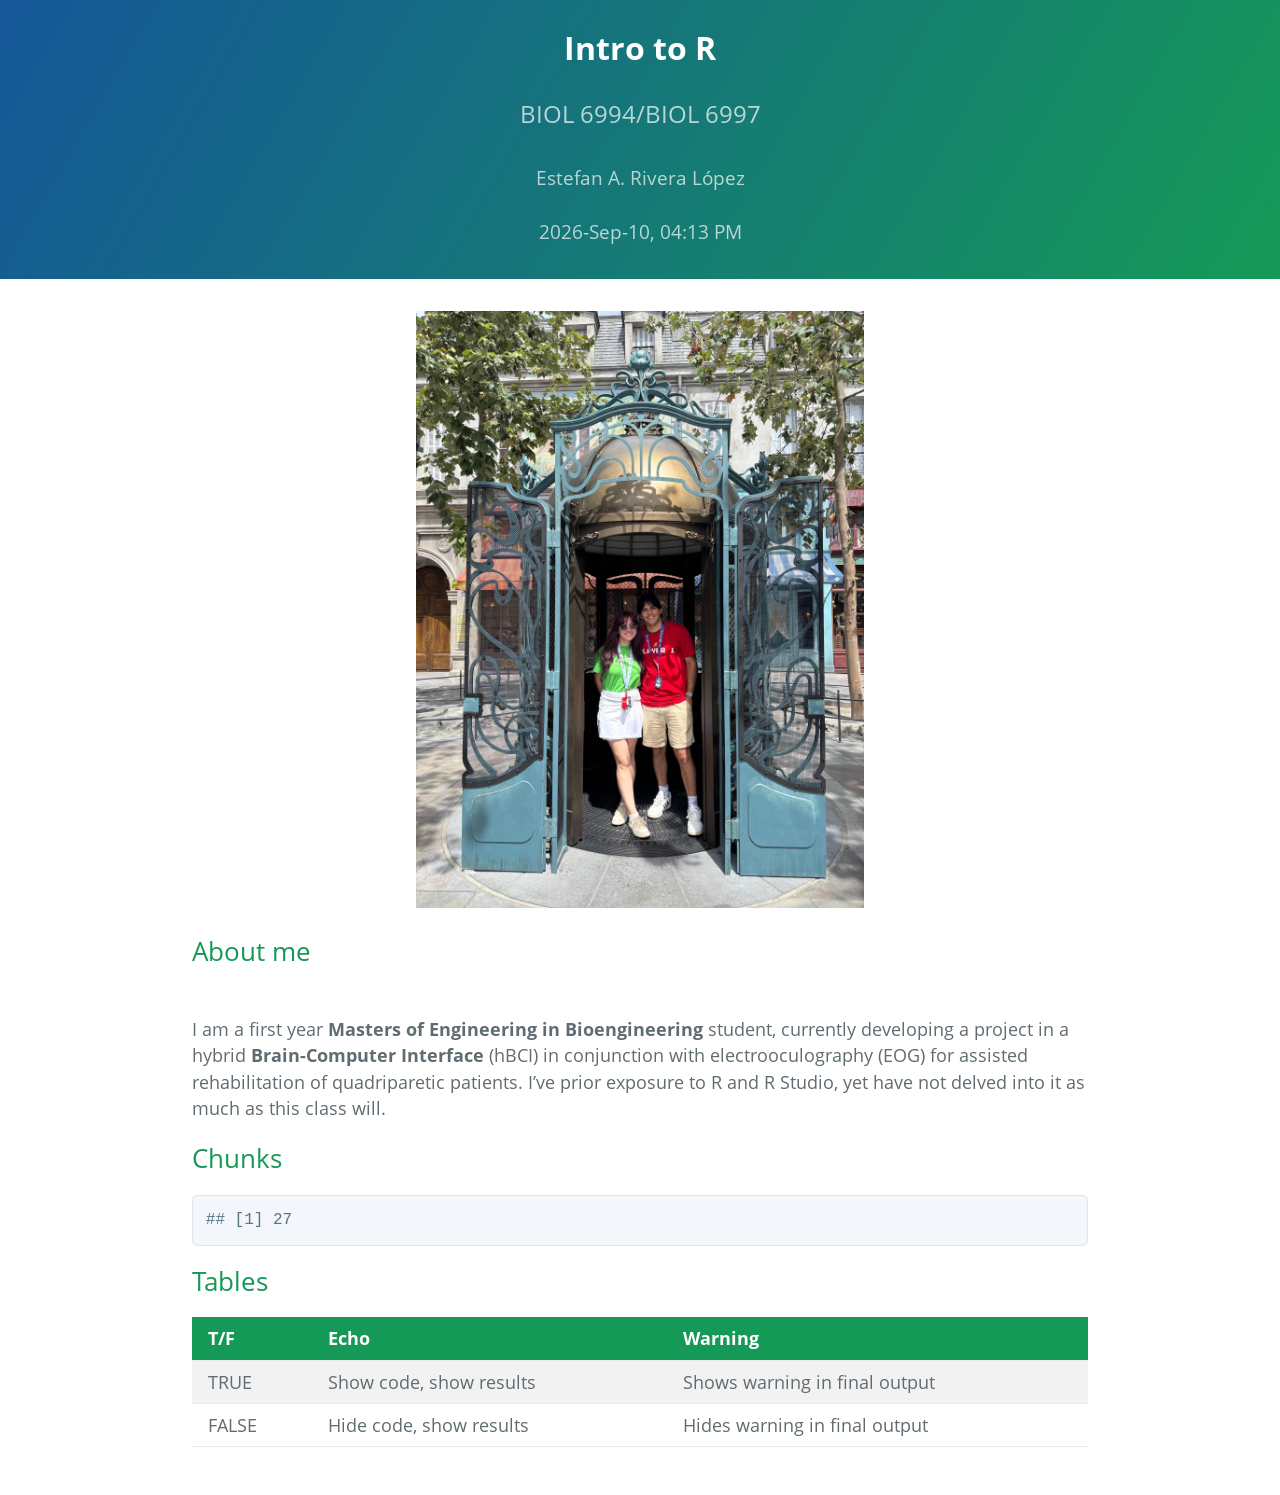
==== index.html @ 8f4123c1 "First Upload" ====
<!DOCTYPE html>

<html>

<head>

<meta charset="utf-8" />
<meta name="generator" content="pandoc" />
<meta http-equiv="X-UA-Compatible" content="IE=EDGE" />

<meta name="viewport" content="width=device-width, initial-scale=1" />

<meta name="author" content="Estefan A. Rivera López" />


<title>Intro to R</title>

<script>// Pandoc 2.9 adds attributes on both header and div. We remove the former (to
// be compatible with the behavior of Pandoc < 2.8).
document.addEventListener('DOMContentLoaded', function(e) {
  var hs = document.querySelectorAll("div.section[class*='level'] > :first-child");
  var i, h, a;
  for (i = 0; i < hs.length; i++) {
    h = hs[i];
    if (!/^h[1-6]$/i.test(h.tagName)) continue;  // it should be a header h1-h6
    a = h.attributes;
    while (a.length > 0) h.removeAttribute(a[0].name);
  }
});
</script>





<style type="text/css">@font-face{font-family:"Open Sans";font-style:normal;font-weight:400;src:local("Open Sans"),local("OpenSans"),url([data-uri]) format("woff")}@font-face{font-family:"Open Sans";font-style:normal;font-weight:700;src:local("Open Sans Bold"),local("OpenSans-Bold"),url([data-uri]) format("woff")}*{box-sizing:border-box}body{padding:0;margin:0;font-family:"Open Sans","Helvetica Neue",Helvetica,Arial,sans-serif;font-size:16px;line-height:1.5;color:#606c71}a{color:#1e6bb8;text-decoration:none}a:hover{text-decoration:underline}.page-header{color:#fff;text-align:center;background-color:#159957;background-image:linear-gradient(120deg,#155799,#159957);padding:1.5rem 2rem}.page-header :last-child{margin-bottom:.5rem}@media screen and (max-width:42em){.page-header{padding:1rem 1rem}}.project-name{margin-top:0;margin-bottom:.1rem;font-size:2rem}@media screen and (max-width:42em){.project-name{font-size:1.75rem}}.project-tagline{margin-bottom:2rem;font-weight:400;opacity:.7;font-size:1.5rem}@media screen and (max-width:42em){.project-tagline{font-size:1.2rem}}.project-author,.project-date{font-weight:400;opacity:.7;font-size:1.2rem}@media screen and (max-width:42em){.project-author,.project-date{font-size:1rem}}.main-content,.toc{max-width:64rem;padding:2rem 4rem;margin:0 auto;font-size:1.1rem}.toc{padding-bottom:0}.toc .toc-box{padding:1.5rem;background-color:#f3f6fa;border:solid 1px #dce6f0;border-radius:.3rem}.toc .toc-box .toc-title{margin:0 0 .5rem;text-align:center}.toc .toc-box>ul{margin:0;padding-left:1.5rem}@media screen and (min-width:42em) and (max-width:64em){.toc{padding:2rem 2rem 0}}@media screen and (max-width:42em){.toc{padding:2rem 1rem 0;font-size:1rem}}.main-content :first-child{margin-top:0}@media screen and (min-width:42em) and (max-width:64em){.main-content{padding:2rem}}@media screen and (max-width:42em){.main-content{padding:2rem 1rem;font-size:1rem}}.main-content img{max-width:100%}.main-content h1,.main-content h2,.main-content h3,.main-content h4,.main-content h5,.main-content h6{margin-top:2rem;margin-bottom:1rem;font-weight:400;color:#159957}.main-content p{margin-bottom:1em}.main-content code{padding:2px 4px;font-family:Consolas,"Liberation Mono",Menlo,Courier,monospace;color:#567482;background-color:#f3f6fa;border-radius:.3rem}.main-content pre{padding:.8rem;margin-top:0;margin-bottom:1rem;font:1rem Consolas,"Liberation Mono",Menlo,Courier,monospace;color:#567482;word-wrap:normal;background-color:#f3f6fa;border:solid 1px #dce6f0;border-radius:.3rem;line-height:1.45;overflow:auto}@media screen and (max-width:42em){.main-content pre{font-size:.9rem}}.main-content pre>code{padding:0;margin:0;color:#567482;word-break:normal;white-space:pre;background:0 0;border:0}@media screen and (max-width:42em){.main-content pre>code{font-size:.9rem}}.main-content pre code,.main-content pre tt{display:inline;max-width:initial;padding:0;margin:0;overflow:initial;line-height:inherit;word-wrap:normal;background-color:transparent;border:0}.main-content pre code:after,.main-content pre code:before,.main-content pre tt:after,.main-content pre tt:before{content:normal}.main-content ol,.main-content ul{margin-top:0}.main-content blockquote{padding:0 1rem;margin-left:0;color:#819198;border-left:.3rem solid #dce6f0;font-size:1.2rem}.main-content blockquote>:first-child{margin-top:0}.main-content blockquote>:last-child{margin-bottom:0}@media screen and (max-width:42em){.main-content blockquote{font-size:1.1rem}}.main-content table{width:100%;overflow:auto;word-break:normal;word-break:keep-all;-webkit-overflow-scrolling:touch;border-collapse:collapse;border-spacing:0;margin:1rem 0}.main-content table th{font-weight:700;background-color:#159957;color:#fff}.main-content table td,.main-content table th{padding:.5rem 1rem;border-bottom:1px solid #e9ebec;text-align:left}.main-content table tr:nth-child(odd){background-color:#f2f2f2}.main-content dl{padding:0}.main-content dl dt{padding:0;margin-top:1rem;font-size:1rem;font-weight:700}.main-content dl dd{padding:0;margin-bottom:1rem}.main-content hr{height:2px;padding:0;margin:1rem 0;background-color:#eff0f1;border:0}code span.kw { color: #a71d5d; font-weight: normal; } 
code span.dt { color: #795da3; } 
code span.dv { color: #0086b3; } 
code span.bn { color: #0086b3; } 
code span.fl { color: #0086b3; } 
code span.ch { color: #4070a0; } 
code span.st { color: #183691; } 
code span.co { color: #969896; font-style: italic; } 
code span.ot { color: #007020; } 
</style>





</head>

<body>




<section class="page-header">
<h1 class="title toc-ignore project-name">Intro to R</h1>
<h3 class="subtitle project-tagline">BIOL 6994/BIOL 6997</h3>
<h4 class="author project-author">Estefan A. Rivera López</h4>
<h4 class="date project-date">2026-Sep-10, 04:13 PM</h4>
</section>



<section class="main-content">
<p align="center">
<img role="img" src="[data-uri]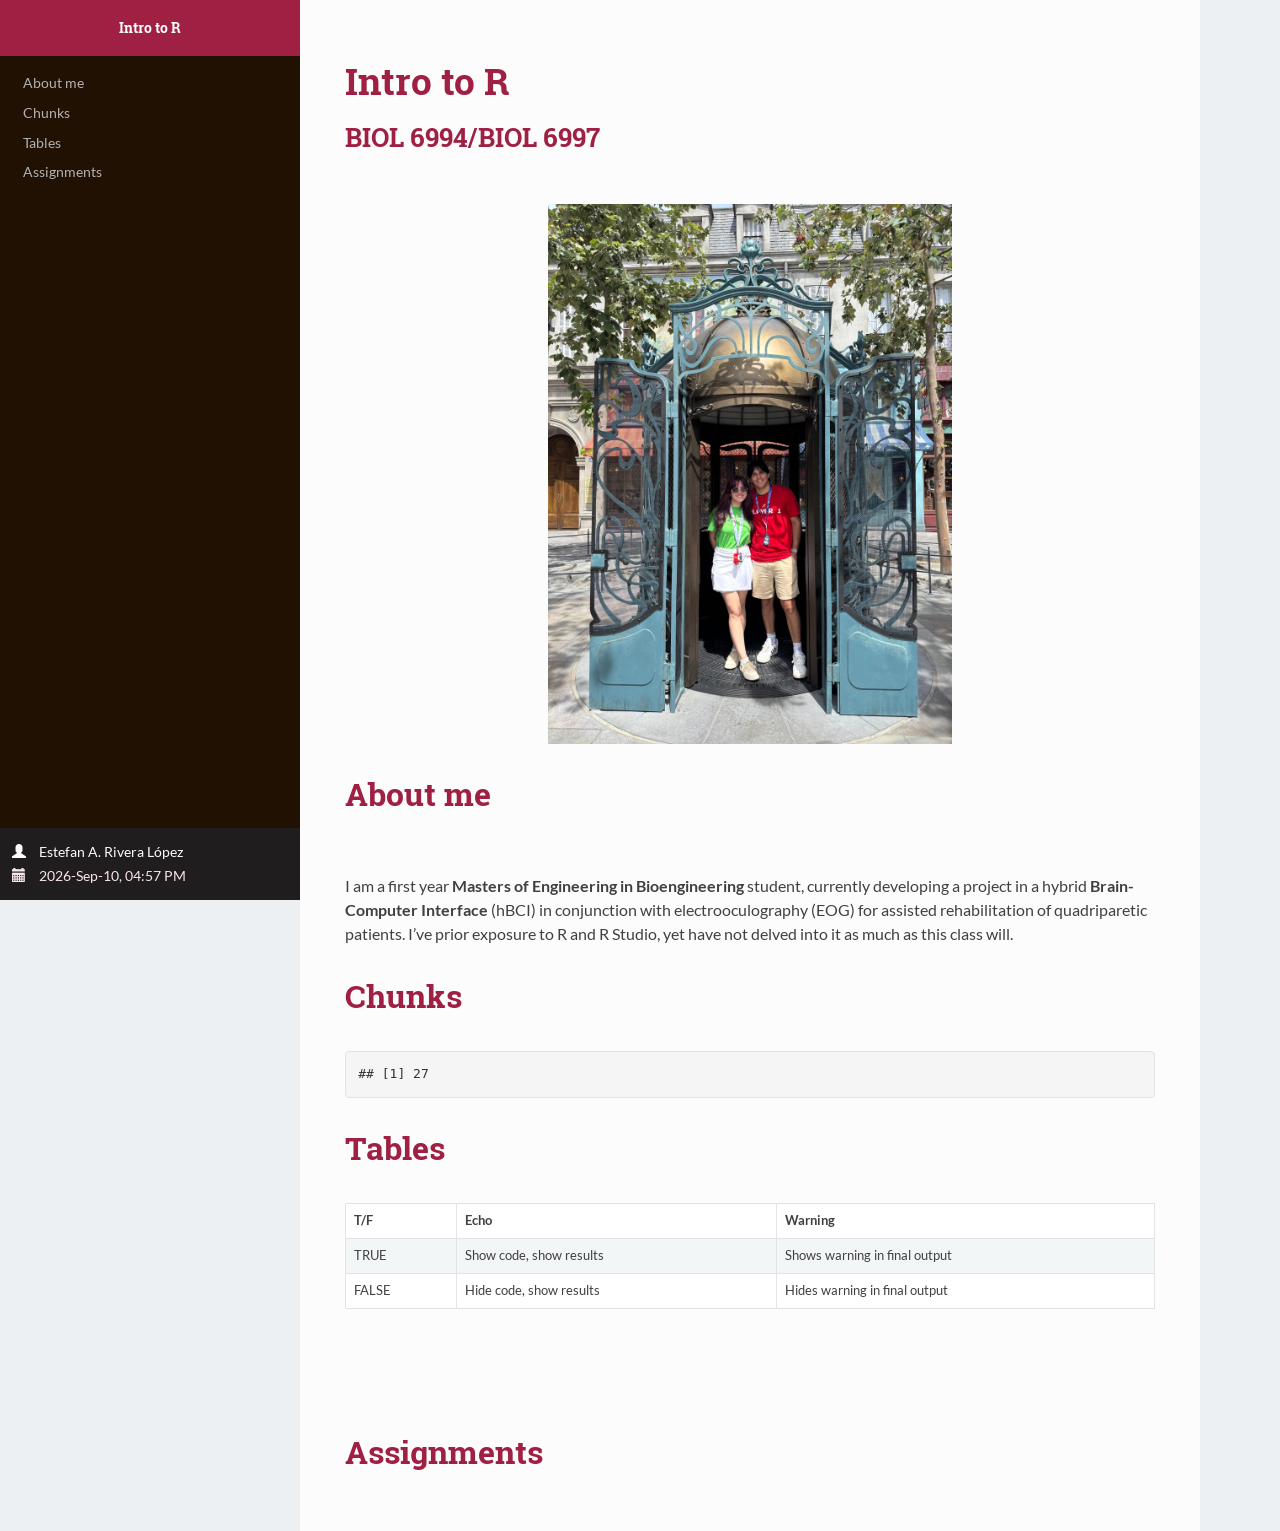
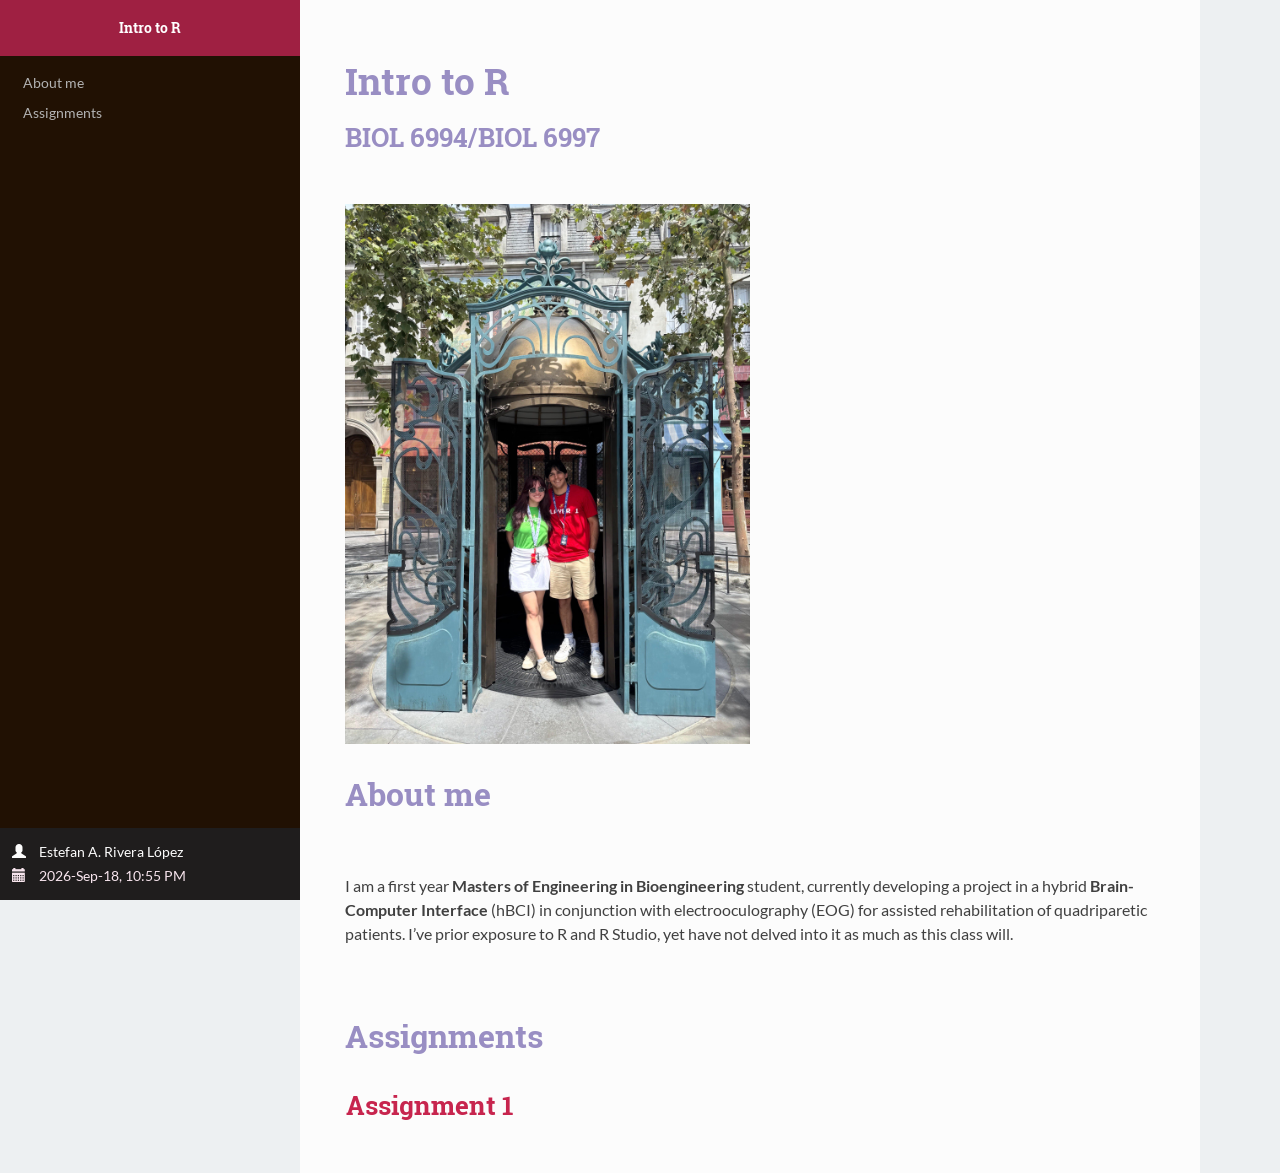
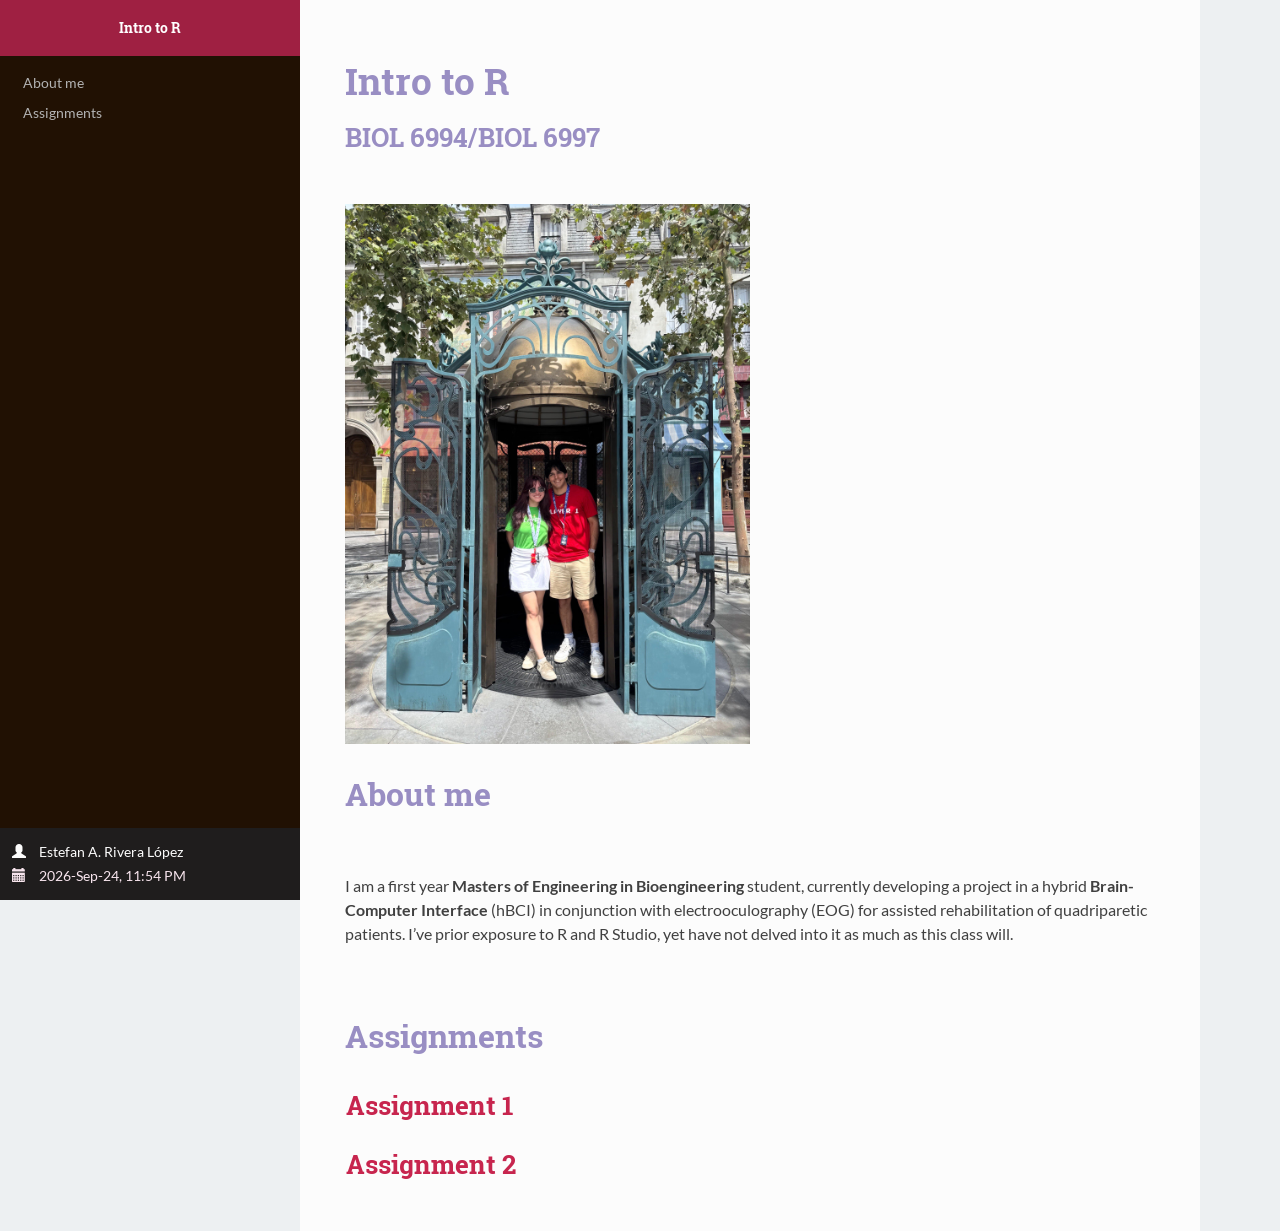
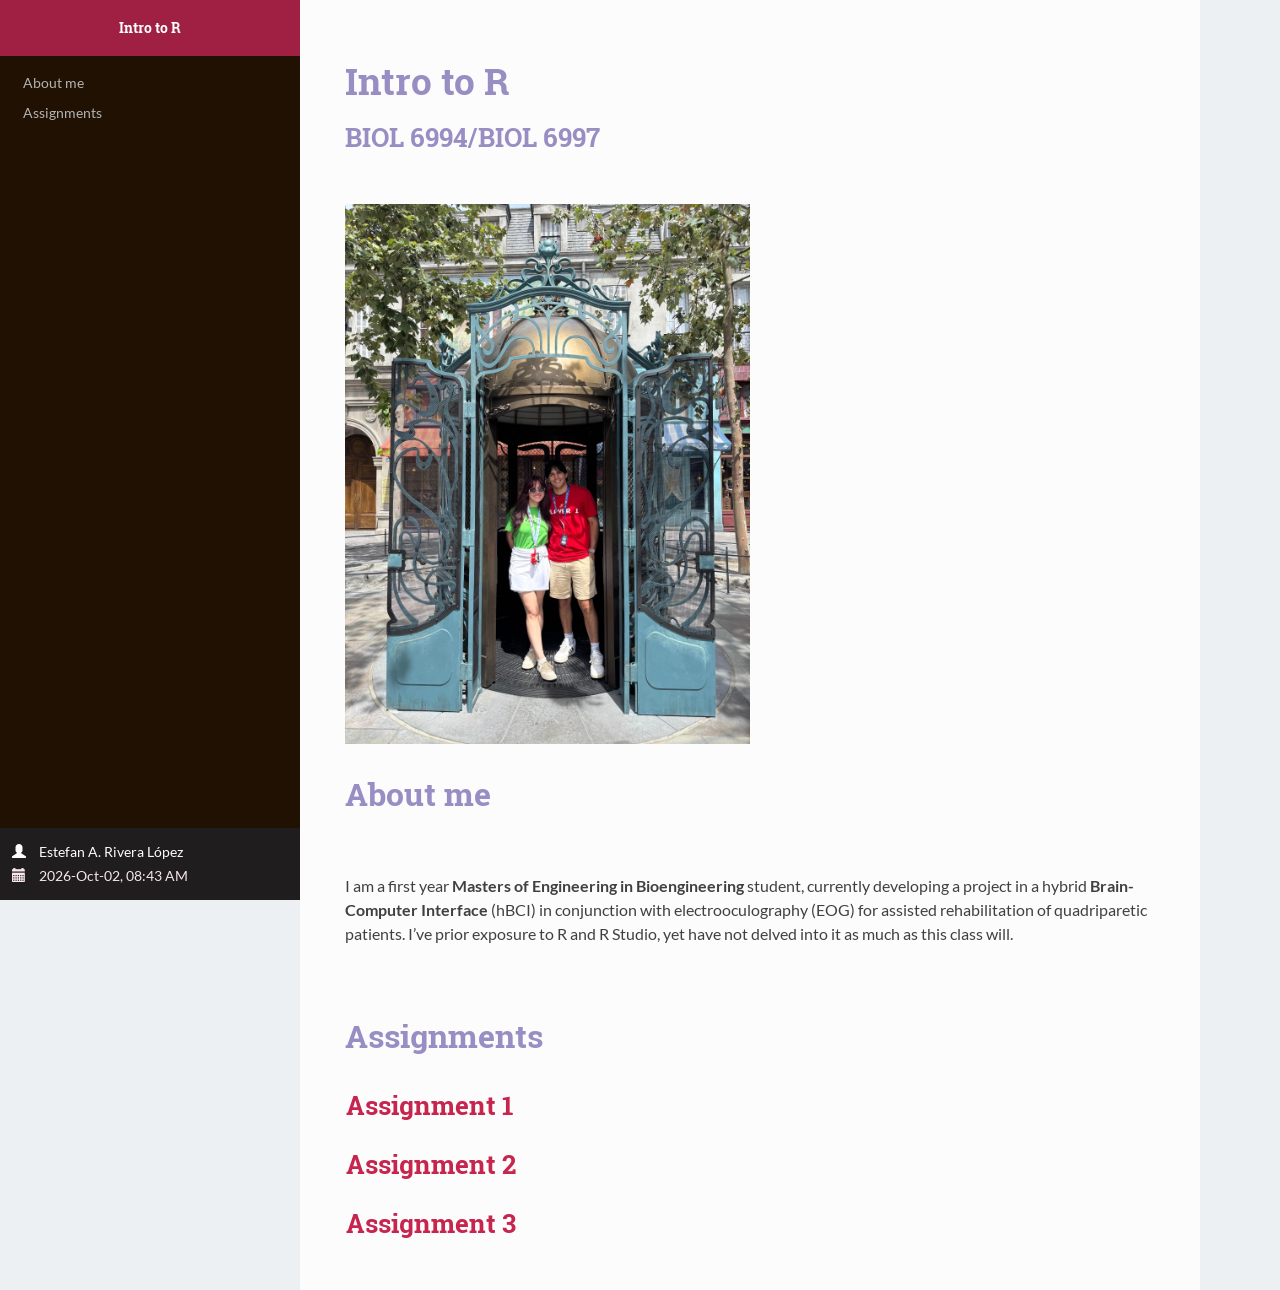
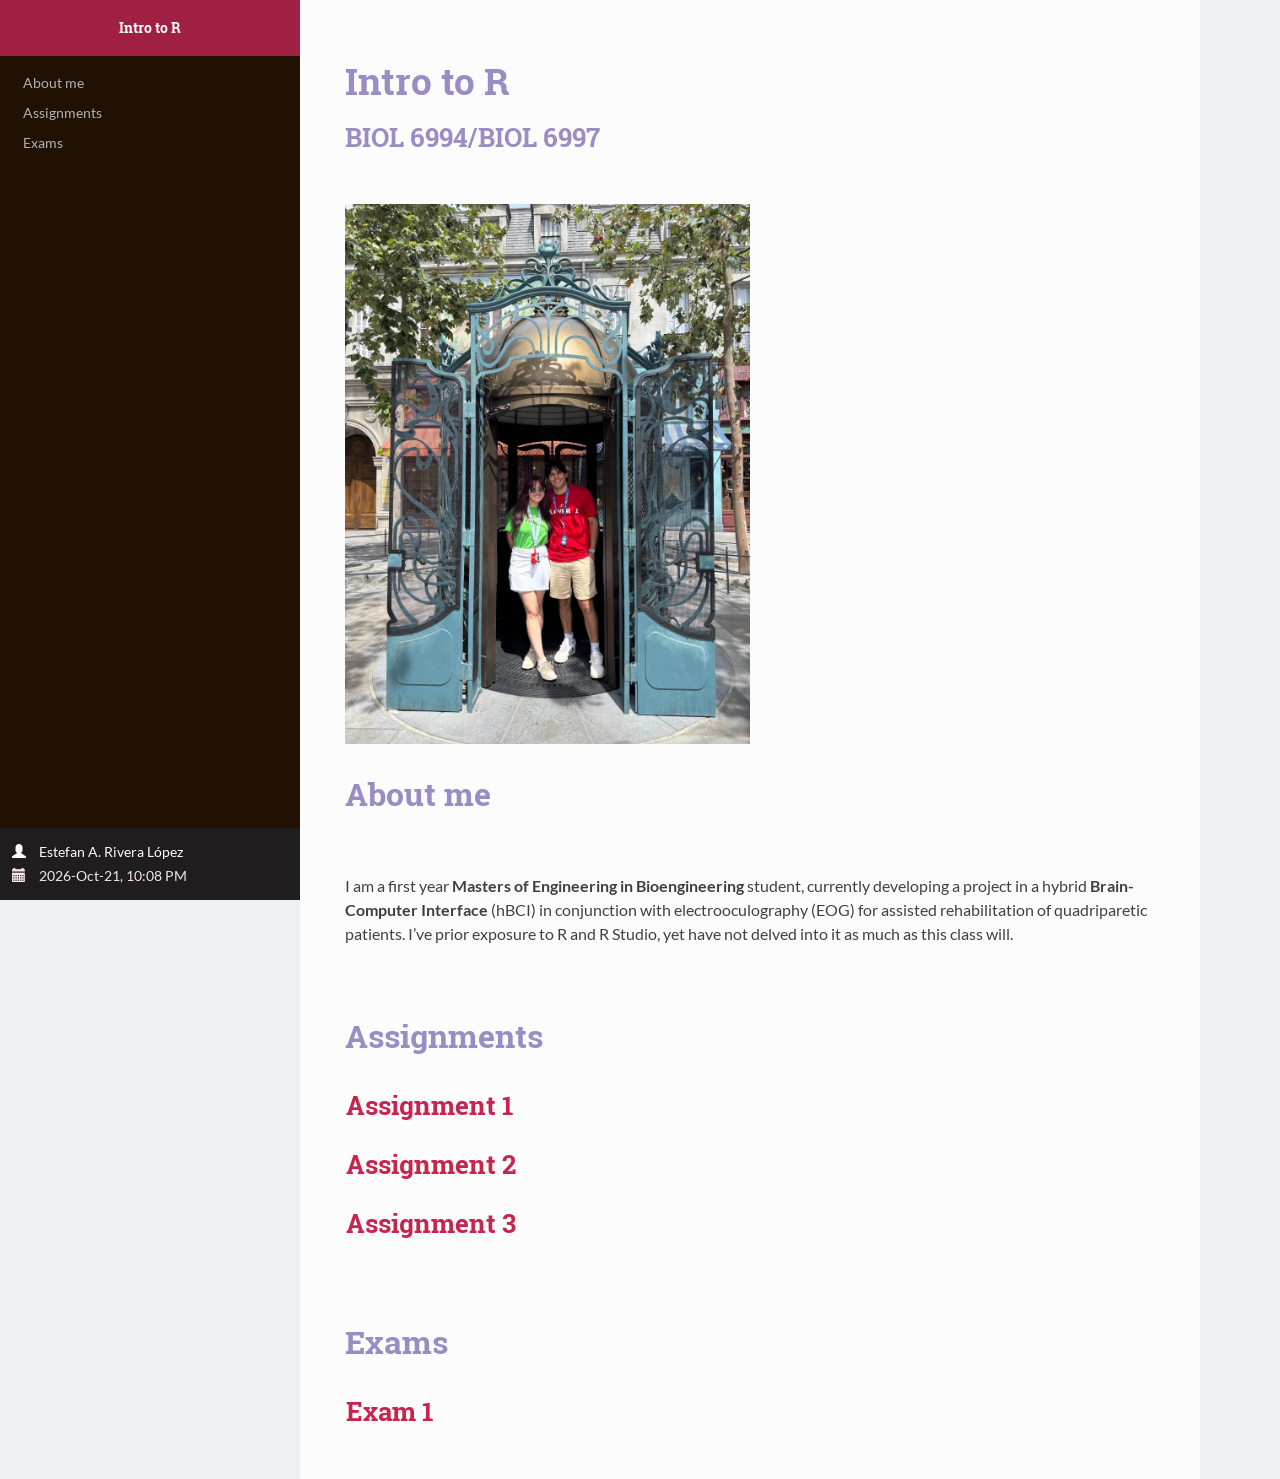
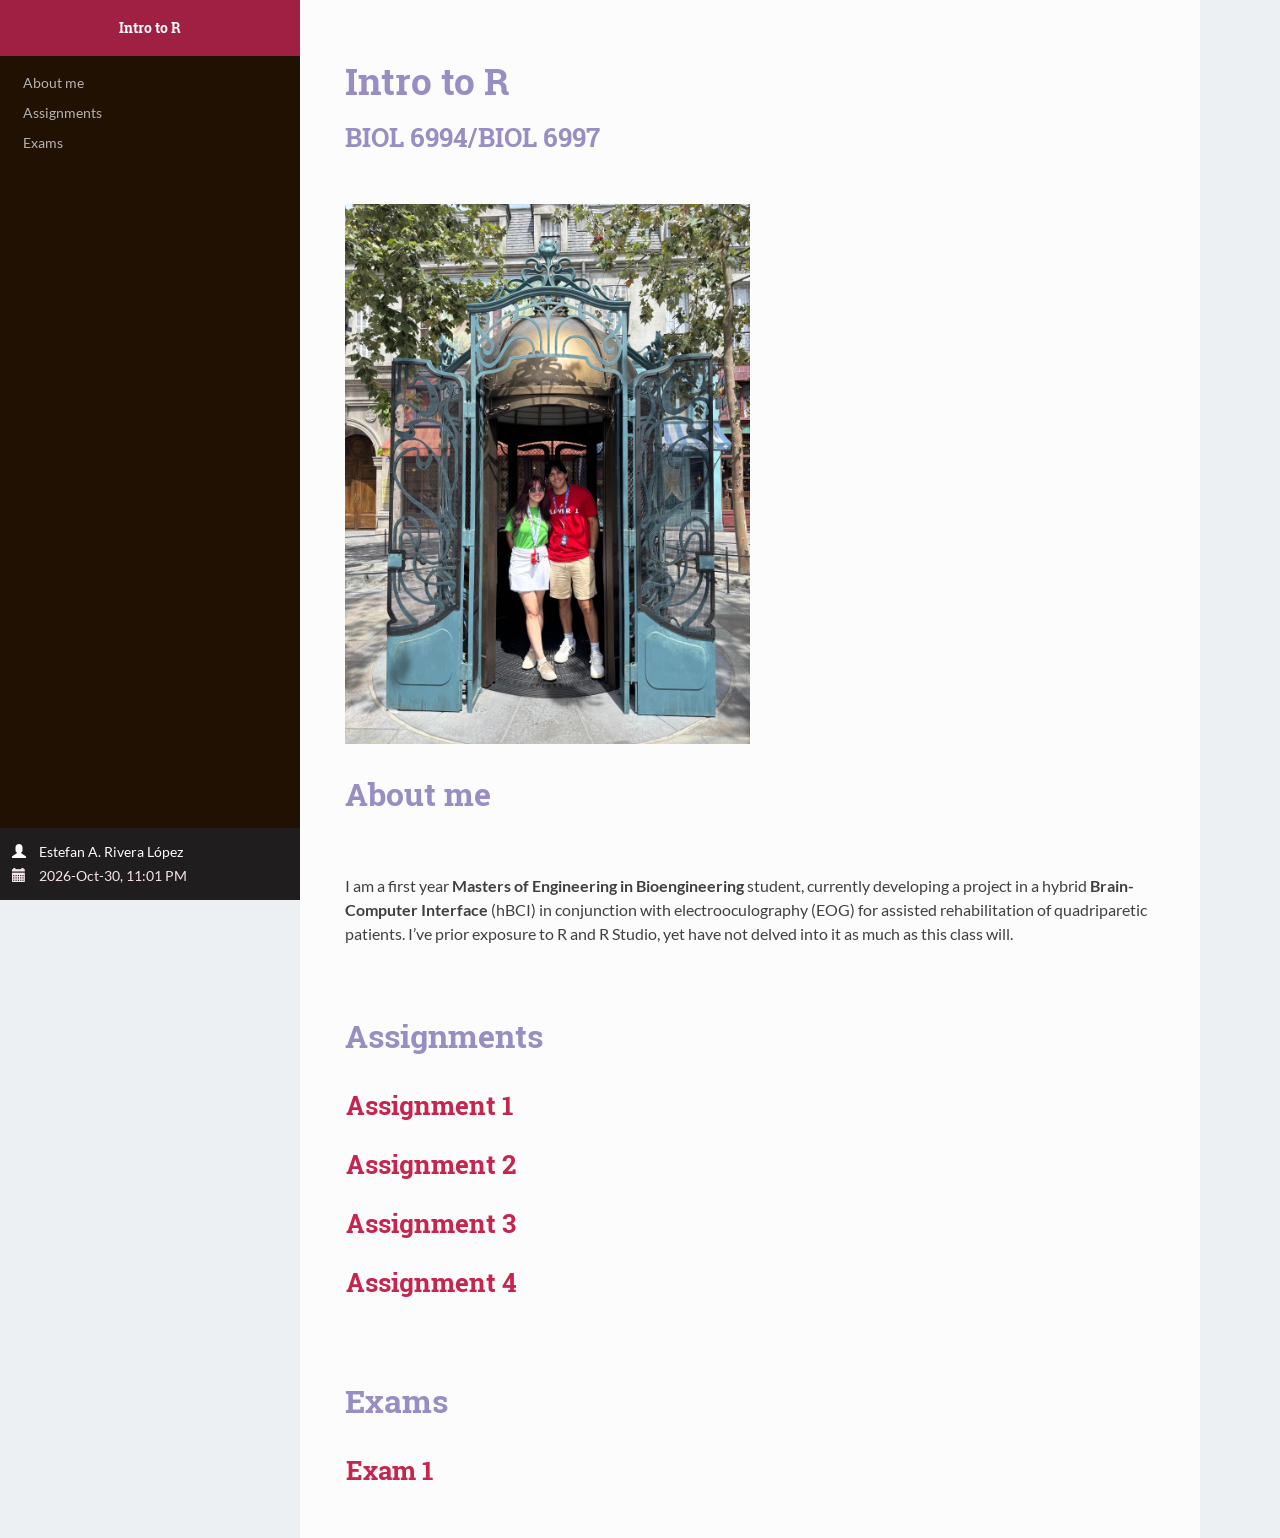
